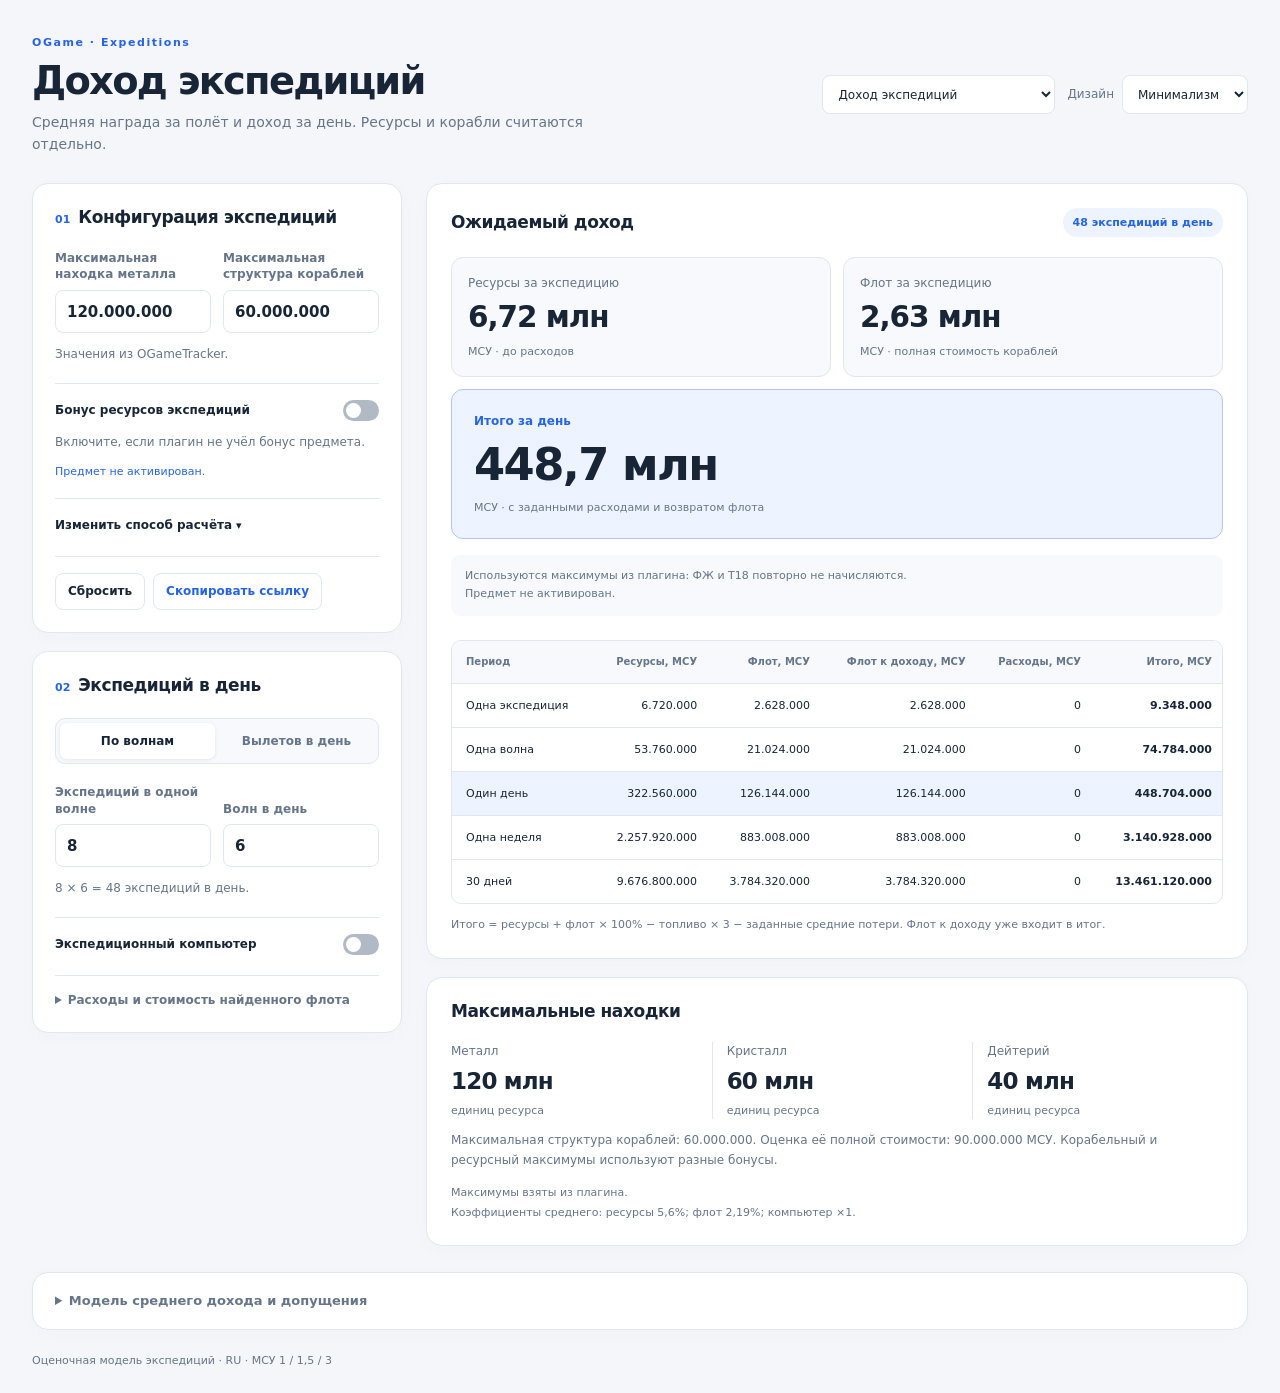
==== index.html @ eb2ae866 "Shorten item guidance and style inactive status in blue" ====
<!doctype html>
<html lang="ru" data-theme="minimal"><head><meta charset="utf-8"><meta name="viewport" content="width=device-width,initial-scale=1"><title>Доход экспедиций — OGame</title><meta name="description" content="Средние награды экспедиций OGame: ресурсы, флот, доход за день, топливо и потери."><link rel="stylesheet" href="styles.css?v=12"><script defer src="expeditions-core.js?v=10"></script><script defer src="expeditions.js?v=12"></script></head>
<body><main class="shell"><header class="hero"><div><p class="eyebrow">OGame · Expeditions</p><h1>Доход экспедиций</h1><p class="lede">Средняя награда за полёт и доход за день. Ресурсы и корабли считаются отдельно.</p></div><nav class="header-actions"><select id="calculatorSelect" class="calculator-picker" aria-label="Калькулятор"><option value="https://zikunow.github.io/ogame-orion-rewards-calculator/">Награды Ориона</option><option value="./" selected>Доход экспедиций</option><option value="https://zikunow.github.io/ogame-orion-rewards-calculator/ias_for-dummies/">Простой калькулятор Ориона</option><option value="https://zikunow.github.io/ogame-orion-upgrade-planner/">Планировщик улучшений</option></select><label class="theme-control">Дизайн <select id="theme"><option value="minimal">Минимализм</option><option value="cosmic">Космос</option></select></label></nav></header>
<div class="calculator-layout"><form id="settings" novalidate><section class="panel account-panel"><h2>Конфигурация экспедиций</h2>

<div class="field-grid" id="automaticFields"></div><div class="field-grid" id="gameFields"></div>
<p id="gameHelp" class="note">Первые два процента — из раздела «Бонус форм жизни игрока». Усиление Исследователя — значение «Общее» в его заголовке: например, 7,14%, а не 1285,68% из строки «Экспедиционный бонус». Предмет укажите отдельно ниже.</p>
<div id="manualFields" class="field-grid" hidden></div>
<p id="pluginHelp" class="note" hidden>Значения из OGameTracker.</p>
<details id="proSettings" class="pro-settings"><summary><span>Настройки для про</span><small>T4 · T5 · T11 · T18</small></summary><div class="pro-body"><p class="note">Введите сумму уровней по всем планетам. Например, T5 уровня 20 на 18 планетах — это 360.</p><div id="proFields" class="field-grid"></div><p class="note">Опыт и усиление зданиями применяются ко всем уровням. При разных усилениях на планетах вводите взвешенные эффективные уровни, оставив эти два поля нулевыми.</p><div id="proSummary" class="pro-summary" aria-live="polite"></div><p class="note">Изменения уровней сразу подставляют бонусы выше. Предмет учитывается отдельно ниже. Количество экспедиций в волне задаётся с учётом доступных слотов T18.</p></div></details>
<div class="booster-panel"><label class="bonus-toggle"><span>Бонус ресурсов экспедиций</span><input id="boosterActive" data-key="boosterActive" type="checkbox" role="switch"><span class="switch-track" aria-hidden="true"></span></label><p id="boosterHelp" class="note"></p><div id="boosterFields" hidden><div id="boosterPercentField" class="field-grid"></div></div><p id="boosterStatus" class="bonus-status" role="status"></p></div>
<details id="methodPicker" class="method-picker"><summary>Изменить способ расчёта</summary><fieldset class="method-options"><legend>Способ расчёта</legend><label class="method-option"><input type="radio" name="source" data-key="source" value="1"><span>Максимумы из OGameTracker</span></label><label class="method-option"><input type="radio" name="source" data-key="source" value="0"><span>Проценты бонусов из игры</span></label><label class="method-option"><input type="radio" name="source" data-key="source" value="2"><span>Про-режим · уровни технологий</span></label></fieldset></details><div class="exp-actions"><button class="secondary" type="button" id="reset">Сбросить</button><button class="secondary" type="button" id="share">Скопировать ссылку</button></div><p id="copyStatus" role="status"></p></section>
<section class="panel flight-panel"><h2>Экспедиций в день</h2><fieldset class="flight-mode"><legend>Как задать количество экспедиций</legend><label><input type="radio" name="flightMode" data-key="flightMode" value="0"><span>По волнам</span></label><label><input type="radio" name="flightMode" data-key="flightMode" value="1"><span>Вылетов в день</span></label></fieldset><div id="waveFields" class="field-grid"></div><div id="dailyFlightFields" class="field-grid" hidden></div><p id="dailyFlightSummary" class="note"></p><div class="computer-panel"><label class="bonus-toggle"><span>Экспедиционный компьютер</span><input id="computerEnabled" type="checkbox" role="switch"><span class="switch-track" aria-hidden="true"></span></label><div id="computerSettings" hidden><div id="activityFields" class="field-grid"></div><p class="note">Рекомендуем ×1,1 по эмпирическим данным игроков. Это оценка; можно ввести свой множитель.</p></div></div><details style="margin-top:20px"><summary>Расходы и стоимость найденного флота</summary><div id="costFields" class="field-grid"></div><p class="note">Стоимость флота — его оценка в МСУ. Для дохода от утилизации задайте процент возврата. Топливо и ожидаемые потери задаются на один отправленный флот. При нулевых расходах результат показывает награды без вычета затрат.</p></details></section>
</form><div class="results-column">
<p id="validation" class="validation" role="alert" hidden>Проверьте поля: нужны конечные неотрицательные значения; количество экспедиций и волны — целые числа от 1. Вероятности в сумме не больше 100%, возврат флота и уровень опыта ФЖ — до 100.</p><section id="results" aria-live="polite"></section></div></div><section class="panel model-panel"><details><summary>Модель среднего дохода и допущения</summary><div class="field-grid"><label><span>Коэффициенты дохода</span><select id="model" data-key="model"><option value="0">5,6% ресурсы · 2,19% флот</option><option value="1">Расчёт из вероятностей</option></select></label></div><div id="probabilityFields" class="field-grid" hidden></div><p class="exp-formula">Eрес = Mрес × 0,056 × Kкомп<br>Eфлот = Mфлот × 0,0219 × Kкомп</p><p>Здесь Mрес — максимальная находка металла с ресурсными бонусами. Mфлот — эквивалентный максимум металла с корабельными бонусами; максимальная структура флота равна Mфлот / 2.</p><p>В режиме технологий: A = 1 + 0,001 × опыт + усиление / 100; Bрес = 0,002 × (ΣT5 + ΣT11) × A; Bфлот = 0,002 × ΣT4 × A; B18 = 0,002 × ΣT18 × A. Максимумы умножаются на (1 + Bрес) × (1 + B18) и (1 + Bфлот) × (1 + B18) соответственно. Применена фактическая формула T18, описанная в замерах сообщества, а не теоретическое усиление только базовых 50% класса.</p><p>В расчёте из вероятностей: f = 0,9 × 0,15 + 0,09 × 0,38 + 0,01 × 0,755 = 0,17675. Eрес/Mрес = Pрес × f × 11/12. Eфлот/Mфлот = Pфлот × f × 0,5 × KМСУ.</p><p class="note">МСУ = металл + 1,5 × кристалл + 3 × дейтерий. Вероятности 34,5% / 16,5%, распределение размеров 90/9/1 и коэффициент флота 1,5 — допущения из обсуждения игроков, а не подтверждённые константы игры. Экспедиционный компьютер: рекомендуемая эмпирическая оценка ×1,1; можно задать свой множитель. По умолчанию выключен (×1). В режиме «для про» T18 применяется к величине находок, а дополнительный шанс успешного события автоматически не начисляется.</p><p class="note">Среднее относится ко всем отправленным экспедициям, включая пустые. Требуются неистощённая позиция и достаточный грузовой отсек. ТМ, предметы и доход от боёв не учитываются.</p><p><a href="https://board.ru.ogame.gameforge.com/index.php?thread/108739/&amp;pageNo=22">Обсуждение · страница 22</a> · <a href="https://board.ru.ogame.gameforge.com/index.php?thread/108739/&amp;pageNo=23">Расчёты GhostR1der · страница 23</a> · <a href="https://board.en.ogame.gameforge.com/index.php?thread/849973-expedition-questions/">Лимиты находок · EN</a> · <a href="https://forum.pl.ogame.gameforge.com/forum/thread/19167-18-slot-bada%C5%84-form-wzmocnienie-odkrywca/">Замеры формулы T18 · PL</a></p></details></section><footer>Оценочная модель экспедиций · RU · МСУ 1 / 1,5 / 3</footer><noscript>Для расчёта включите JavaScript.</noscript></main></body></html>
---- styles.css ----
:root{color-scheme:light;--bg:#f4f6fa;--panel:#fff;--panel-2:#f7f9fc;--line:#e1e7ef;--text:#182536;--muted:#66758a;--accent:#2563eb;--accent-2:#147a62;--field:#fff;--tint:#edf4ff;--shadow:0 4px 20px #21334d05}
html[data-theme="cosmic"]{color-scheme:dark;--bg:#080f1c;--panel:#101c2d;--panel-2:#142338;--line:#25374e;--text:#e8f0fc;--muted:#9badc6;--accent:#79b7ff;--accent-2:#78dfbc;--field:#0c1727;--tint:#162b47;--shadow:0 8px 32px #0002}
*{box-sizing:border-box}[hidden]{display:none!important}body{margin:0;background:var(--bg);color:var(--text);font:14px/1.55 Inter,ui-sans-serif,system-ui,-apple-system,BlinkMacSystemFont,"Segoe UI",sans-serif}html[data-theme="cosmic"] body{background:radial-gradient(ellipse at 80% 0%,#17325a50,transparent 65%),var(--bg)}button,input,select{font:inherit}a{color:var(--accent);text-underline-offset:3px}button,summary,select{cursor:pointer}button,input,select,summary{outline-offset:4px}input:focus-visible,select:focus-visible,button:focus-visible,summary:focus-visible{outline:2px solid var(--accent)}.shell{width:min(1320px,calc(100% - 64px));margin:auto;padding:34px 0 24px}.hero{display:flex;align-items:center;justify-content:space-between;gap:32px;margin-bottom:28px}.eyebrow{color:var(--accent);font-size:11px;font-weight:750;letter-spacing:.14em;margin:0 0 8px}h1{font-size:clamp(28px,3vw,40px);letter-spacing:-.045em;line-height:1.12;margin:0 0 10px}h2{font-size:17px;letter-spacing:-.025em;line-height:1.4;margin:0}h3{font-size:15px;margin:20px 0 12px}p{margin:12px 0 0}.lede{color:var(--muted);font-size:14px;max-width:610px;margin:0}.header-actions{display:flex;align-items:center;gap:12px;flex-wrap:wrap;justify-content:flex-end}.header-actions select{height:39px;width:auto;font-size:12px}.theme-control{display:flex;gap:8px;align-items:center;color:var(--muted);font-size:12px}.calculator-layout{display:grid;grid-template-columns:370px minmax(0,1fr);gap:24px;align-items:start}form,.results-column,#results{min-width:0}.panel{border:1px solid var(--line);border-radius:16px;background:var(--panel);box-shadow:var(--shadow);padding:22px}.account-panel,.flight-panel{margin:0 0 18px}.exp-intro,.note{font-size:12px;color:var(--muted);line-height:1.65}.exp-intro{margin:9px 0 18px}.field-grid{display:grid;grid-template-columns:repeat(2,minmax(0,1fr));gap:16px 12px;margin-top:18px;align-items:end}.field-grid label{min-width:0}.field-grid label>span{display:flex;align-items:end;min-height:35px;line-height:1.4;font-size:12px;font-weight:550;color:var(--muted);margin-bottom:7px}input,select{width:100%;height:43px;padding:0 11px;border:1px solid var(--line);border-radius:8px;background:var(--field);color:var(--text);transition:border-color .15s,box-shadow .15s}input:hover,select:hover{border-color:var(--accent)}input[type=number]{font-variant-numeric:tabular-nums;font-weight:600;font-size:15px}input[aria-invalid=true]{border-color:#d74848}.checkbox{display:flex;gap:9px;align-items:center;font-size:12px;line-height:1.5;padding:11px 12px;background:var(--panel-2);border:1px solid var(--line);border-radius:9px;cursor:pointer}.checkbox input{appearance:auto;width:16px;height:16px;flex:0 0 16px;margin:0;accent-color:var(--accent)}.exp-actions{display:flex;gap:8px;flex-wrap:wrap;margin-top:18px;padding-top:16px;border-top:1px solid var(--line)}.secondary{padding:0 12px;height:37px;border:1px solid var(--line);border-radius:8px;background:var(--panel);color:var(--text);font-size:12px;font-weight:550}.secondary:hover{background:var(--tint);border-color:var(--accent)}#share{color:var(--accent)}#copyStatus:empty{display:none}#copyStatus{font-size:12px;color:var(--accent-2)}details summary{color:var(--muted);font-size:12px;font-weight:600}details[open]>summary{color:var(--text)}.flight-panel details{border-top:1px solid var(--line);padding-top:15px}.section-top{display:flex;align-items:center;justify-content:space-between;gap:12px;margin-bottom:20px}.section-top>span{font-size:11px;font-weight:600;color:var(--accent);border-radius:20px;background:var(--tint);padding:6px 10px;white-space:nowrap}.daily-panel{padding:24px;margin-bottom:18px}.daily-panel .metrics{display:grid;grid-template-columns:1fr 1fr;gap:12px}.metric{min-width:0;border:1px solid var(--line);background:var(--panel-2);border-radius:12px;padding:16px}.metric span{display:block;color:var(--muted);font-size:12px;line-height:1.5;margin-bottom:8px}.metric b{display:block;font-size:clamp(22px,2.3vw,30px);line-height:1.2;letter-spacing:-.035em;font-variant-numeric:tabular-nums;overflow-wrap:anywhere}.metric small{display:block;color:var(--muted);font-size:11px;margin-top:7px}.daily-panel .metric:last-child{grid-column:1/-1;background:var(--tint);border-color:color-mix(in srgb,var(--accent) 25%,var(--line));padding:22px}.daily-panel .metric:last-child span{color:var(--accent);font-weight:650}.daily-panel .metric:last-child b{font-size:clamp(32px,3.5vw,46px);color:var(--text)}.table-wrap{overflow:auto;margin-top:24px;border:1px solid var(--line);border-radius:10px}table{width:100%;border-collapse:collapse;white-space:nowrap;font-size:11px;font-variant-numeric:tabular-nums}th,td{padding:13px 10px;text-align:right;border-bottom:1px solid var(--line)}th{font-size:10px;font-weight:600;color:var(--muted);background:var(--panel-2)}th:first-child,td:first-child{text-align:left;padding-left:14px}tbody tr:last-child td{border-bottom:0}tbody tr.daily-row{background:var(--tint)}tbody tr:hover{background:var(--panel-2)}td strong{font-weight:750}.table-wrap+.note{font-size:11px;margin-top:12px}#results>.account-panel{padding:22px 24px}#results>.account-panel .metrics{display:grid;grid-template-columns:repeat(3,minmax(0,1fr));gap:10px;margin-top:18px}#results>.account-panel .metric{padding:0 12px 0 0;border:0;background:none;border-radius:0}#results>.account-panel .metric+.metric{border-left:1px solid var(--line);padding-left:14px}#results>.account-panel .metric b{font-size:23px}.exp-formula{font-size:11px;color:var(--muted);line-height:1.8;overflow-wrap:anywhere}.model-panel{margin-top:8px;padding:18px 22px}.model-panel>details>summary{font-size:13px}.model-panel details>p{max-width:1000px;font-size:12px;color:var(--muted)}.model-panel .field-grid{max-width:600px}.validation{border:1px solid #e9b2b2;background:#fff1f1;color:#a42828;border-radius:12px;padding:16px;margin:0 0 16px;font-size:13px}footer{font-size:11px;color:var(--muted);padding-top:22px}.flight-panel h2::before,.account-panel>h2::before{display:inline-block;color:var(--accent);font-size:11px;letter-spacing:0;margin-right:8px}.account-panel>h2::before{content:'01';}form .flight-panel>h2::before{content:'02';}#results>.account-panel>h2::before{content:none}
@media(min-width:1500px){.calculator-layout{grid-template-columns:390px minmax(0,1fr)}}
@media(max-width:1100px){.shell{width:calc(100% - 40px)}.calculator-layout{grid-template-columns:330px minmax(0,1fr);gap:18px}.panel{padding:18px}.daily-panel{padding:20px}.hero{align-items:flex-start}.hero .lede{max-width:450px}.header-actions{max-width:270px}.table-wrap{margin-left:-1px;margin-right:-1px}table{min-width:590px}.metric{padding:13px}.metric b{font-size:24px}.section-top{flex-wrap:wrap}}
@media(max-width:860px){.calculator-layout{grid-template-columns:1fr}.hero{flex-wrap:wrap;gap:18px}.header-actions{max-width:none;justify-content:flex-start}.shell{width:calc(100% - 32px);padding-top:24px}form{display:grid;grid-template-columns:1fr 1fr;gap:16px}form .panel{margin-bottom:0}.field-grid{gap:14px 10px}.results-column{margin-top:2px}.model-panel{margin-top:0}}
@media(max-width:600px){form{display:block}form .panel{margin-bottom:14px}.shell{width:calc(100% - 24px);padding-top:22px}.hero{margin-bottom:22px}.hero h1{font-size:30px}.header-actions{width:100%;justify-content:space-between;gap:8px}.header-actions .calculator-picker{max-width:210px;flex:1;min-width:0}.theme-control{font-size:0;gap:0}.header-actions .theme-control select{font-size:12px;width:115px}.panel,.daily-panel,#results>.account-panel{padding:18px;border-radius:12px}.calculator-layout{gap:2px}.daily-panel .metric:last-child{padding:18px}.daily-panel .metric:last-child b{font-size:36px}.daily-panel .metrics{gap:10px}.metric small{font-size:10px}.metric b{font-size:24px}#results>.account-panel .metric b{font-size:20px}.table-wrap{margin-top:20px}.note{font-size:11px}.section-top{margin-bottom:16px}.model-panel{margin-top:2px}#results>.account-panel .metric{padding-right:5px}#results>.account-panel .metric+.metric{padding-left:10px}.metric span{font-size:11px}.exp-formula{font-size:10px}}
@media(prefers-reduced-motion:reduce){*{transition:none!important;scroll-behavior:auto!important}}
.pro-settings{margin-top:18px;border:1px solid var(--line);border-radius:10px;background:var(--panel-2)}.pro-settings>summary{display:list-item;padding:13px 14px;list-style-position:inside;color:var(--text);font-size:12px}.pro-settings>summary small{font-size:10px;color:var(--muted);display:block;padding-left:15px;margin-top:3px;letter-spacing:.03em}.pro-body{padding:0 14px 14px;border-top:1px solid var(--line)}.pro-body>.checkbox{margin-top:12px;background:var(--panel)}.pro-body .field-grid{gap:12px 10px}.pro-body .field-grid label>span{font-size:11px;min-height:30px}.pro-body input{font-size:14px}.pro-summary{border:1px solid var(--line);border-radius:8px;padding:12px;background:var(--panel);margin-top:14px}.pro-summary>div{display:flex;justify-content:space-between;align-items:baseline;gap:8px;font-size:11px;margin:5px 0}.pro-summary span{color:var(--muted)}.pro-summary b{text-align:right;font-variant-numeric:tabular-nums}.pro-summary .pro-total{padding-top:9px;margin-top:9px;border-top:1px solid var(--line)}.pro-summary p{font-size:10px;color:var(--accent);margin-top:9px}.auto-field input{background:var(--tint);border-color:var(--line);color:var(--accent)}.auto-field>span:after{content:'авто';display:inline-block;margin-left:5px;padding:1px 4px;border-radius:4px;background:var(--tint);color:var(--accent);font-size:9px}
.source-picker{display:block;margin-top:14px}.source-picker>span{display:block;color:var(--muted);font-size:12px;font-weight:550;margin-bottom:7px}.source-picker select{font-size:12px}.booster-panel{padding-top:16px;margin-top:18px;border-top:1px solid var(--line)}.booster-panel .checkbox{align-items:flex-start}.booster-panel .checkbox input{margin-top:2px}.booster-panel .field-grid{grid-template-columns:1fr;margin-top:12px}.booster-panel .field-grid label>span{min-height:0}.bonus-status{color:var(--text);font-weight:600;font-size:11px;line-height:1.6;margin-top:10px}.applied-bonuses{font-size:11px;line-height:1.7;color:var(--muted);margin:16px 0 0;padding:12px 14px;background:var(--panel-2);border-radius:9px}#gameFields>label:last-child{grid-column:1/-1}#gameFields>label:last-child>span{min-height:0}
.alternate-source{margin-top:18px;padding-top:16px;border-top:1px solid var(--line)}
input[data-number]{font-variant-numeric:tabular-nums;font-weight:600;font-size:15px}
.method-picker{margin-top:18px;padding-top:14px;border-top:1px solid var(--line)}.method-picker>summary{color:var(--text);font-size:12px;font-weight:600;width:fit-content;list-style:none;cursor:pointer;padding:3px 0}.method-picker>summary::-webkit-details-marker{display:none}.method-picker>summary::after{content:' ▾';font-size:11px}.method-picker[open]>summary::after{content:' ▴'}.method-picker>summary:hover{text-decoration:underline;text-underline-offset:3px}.method-options{border:0;padding:0;margin:12px 0 0;display:grid;gap:8px}.method-options legend{position:absolute;width:1px;height:1px;overflow:hidden;clip-path:inset(50%)}.method-option{display:flex;align-items:center;gap:9px;padding:11px;border:1px solid var(--line);border-radius:8px;font-size:12px;cursor:pointer;background:var(--panel-2)}.method-option input{width:15px;height:15px;flex:0 0 15px;margin:0;accent-color:var(--accent)}.method-option:has(input:checked){border-color:var(--accent);background:var(--tint);color:var(--accent)}

.flight-mode{display:flex;gap:4px;margin:20px 0 16px;padding:4px;border:1px solid var(--line);border-radius:10px;background:var(--panel-2);min-width:0}.flight-mode legend{position:absolute;width:1px;height:1px;overflow:hidden;clip-path:inset(50%)}.flight-mode label{flex:1;position:relative;cursor:pointer;min-width:0}.flight-mode input{position:absolute;opacity:0;width:1px;height:1px}.flight-mode span{display:block;text-align:center;padding:9px 5px;border-radius:7px;font-size:12px;font-weight:600;color:var(--muted)}.flight-mode input:checked+span{background:var(--field);color:var(--text);box-shadow:0 1px 4px #18253615}.flight-mode input:focus-visible+span{outline:2px solid var(--accent);outline-offset:1px}#dailyFlightFields{grid-template-columns:1fr}#dailyFlightFields label>span{min-height:0}#dailyFlightSummary{margin-bottom:16px}

.computer-panel{margin-top:18px;padding-top:16px;border-top:1px solid var(--line)}.bonus-toggle{display:flex;align-items:center;justify-content:space-between;gap:12px;font-size:12px;font-weight:600;cursor:pointer;position:relative}.bonus-toggle input{position:absolute;opacity:0;width:1px;height:1px}.switch-track{width:36px;height:21px;border-radius:20px;background:var(--muted);opacity:.5;flex:0 0 36px;position:relative;transition:background .15s}.switch-track::after{content:'';position:absolute;top:3px;left:3px;width:15px;height:15px;border-radius:50%;background:#fff;transition:transform .15s}.bonus-toggle input:checked+.switch-track{background:var(--accent);opacity:1}.bonus-toggle input:checked+.switch-track::after{transform:translateX(15px)}.bonus-toggle input:focus-visible+.switch-track{outline:2px solid var(--accent);outline-offset:3px}#computerSettings .field-grid{grid-template-columns:1fr;margin-top:14px}#computerSettings label>span{min-height:0}

.bonus-status.inactive{color:var(--accent);font-weight:400}
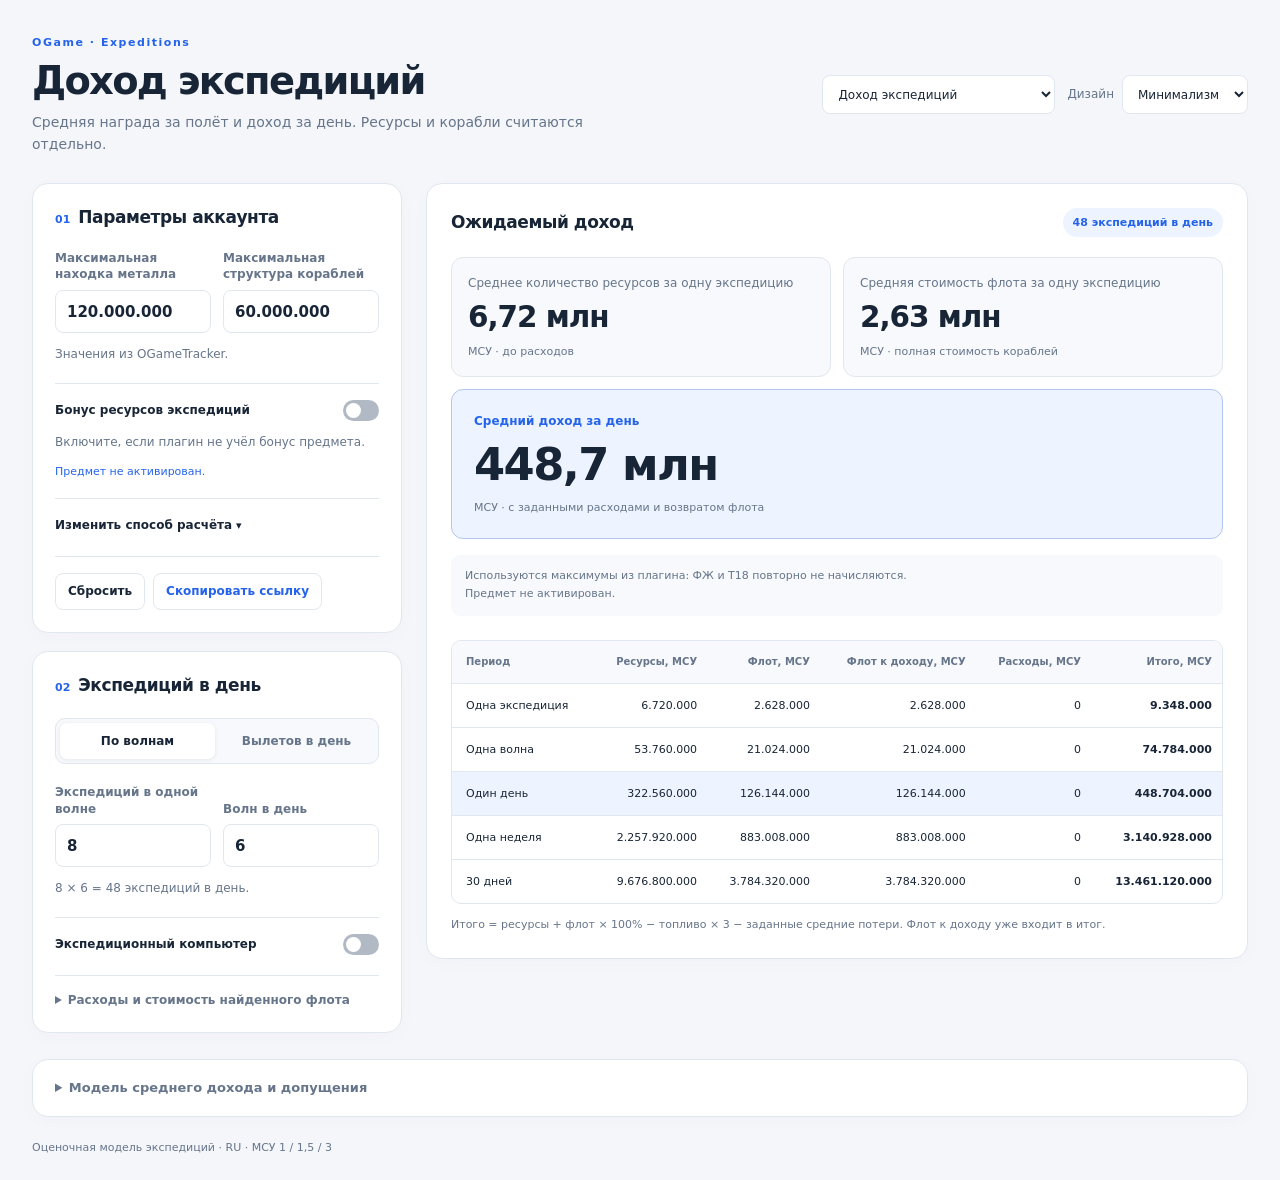
==== commit 2d28eeb6: "Clarify average rewards labels and remove maximum finds panel" ====
--- a/index.html
+++ b/index.html
@@ -1,7 +1,7 @@
 <!doctype html>
-<html lang="ru" data-theme="minimal"><head><meta charset="utf-8"><meta name="viewport" content="width=device-width,initial-scale=1"><title>Доход экспедиций — OGame</title><meta name="description" content="Средние награды экспедиций OGame: ресурсы, флот, доход за день, топливо и потери."><link rel="stylesheet" href="styles.css?v=12"><script defer src="expeditions-core.js?v=10"></script><script defer src="expeditions.js?v=12"></script></head>
+<html lang="ru" data-theme="minimal"><head><meta charset="utf-8"><meta name="viewport" content="width=device-width,initial-scale=1"><title>Доход экспедиций — OGame</title><meta name="description" content="Средние награды экспедиций OGame: ресурсы, флот, доход за день, топливо и потери."><link rel="stylesheet" href="styles.css?v=12"><script defer src="expeditions-core.js?v=10"></script><script defer src="expeditions.js?v=13"></script></head>
 <body><main class="shell"><header class="hero"><div><p class="eyebrow">OGame · Expeditions</p><h1>Доход экспедиций</h1><p class="lede">Средняя награда за полёт и доход за день. Ресурсы и корабли считаются отдельно.</p></div><nav class="header-actions"><select id="calculatorSelect" class="calculator-picker" aria-label="Калькулятор"><option value="https://zikunow.github.io/ogame-orion-rewards-calculator/">Награды Ориона</option><option value="./" selected>Доход экспедиций</option><option value="https://zikunow.github.io/ogame-orion-rewards-calculator/ias_for-dummies/">Простой калькулятор Ориона</option><option value="https://zikunow.github.io/ogame-orion-upgrade-planner/">Планировщик улучшений</option></select><label class="theme-control">Дизайн <select id="theme"><option value="minimal">Минимализм</option><option value="cosmic">Космос</option></select></label></nav></header>
-<div class="calculator-layout"><form id="settings" novalidate><section class="panel account-panel"><h2>Конфигурация экспедиций</h2>
+<div class="calculator-layout"><form id="settings" novalidate><section class="panel account-panel"><h2>Параметры аккаунта</h2>
 
 <div class="field-grid" id="automaticFields"></div><div class="field-grid" id="gameFields"></div>
 <p id="gameHelp" class="note">Первые два процента — из раздела «Бонус форм жизни игрока». Усиление Исследователя — значение «Общее» в его заголовке: например, 7,14%, а не 1285,68% из строки «Экспедиционный бонус». Предмет укажите отдельно ниже.</p>
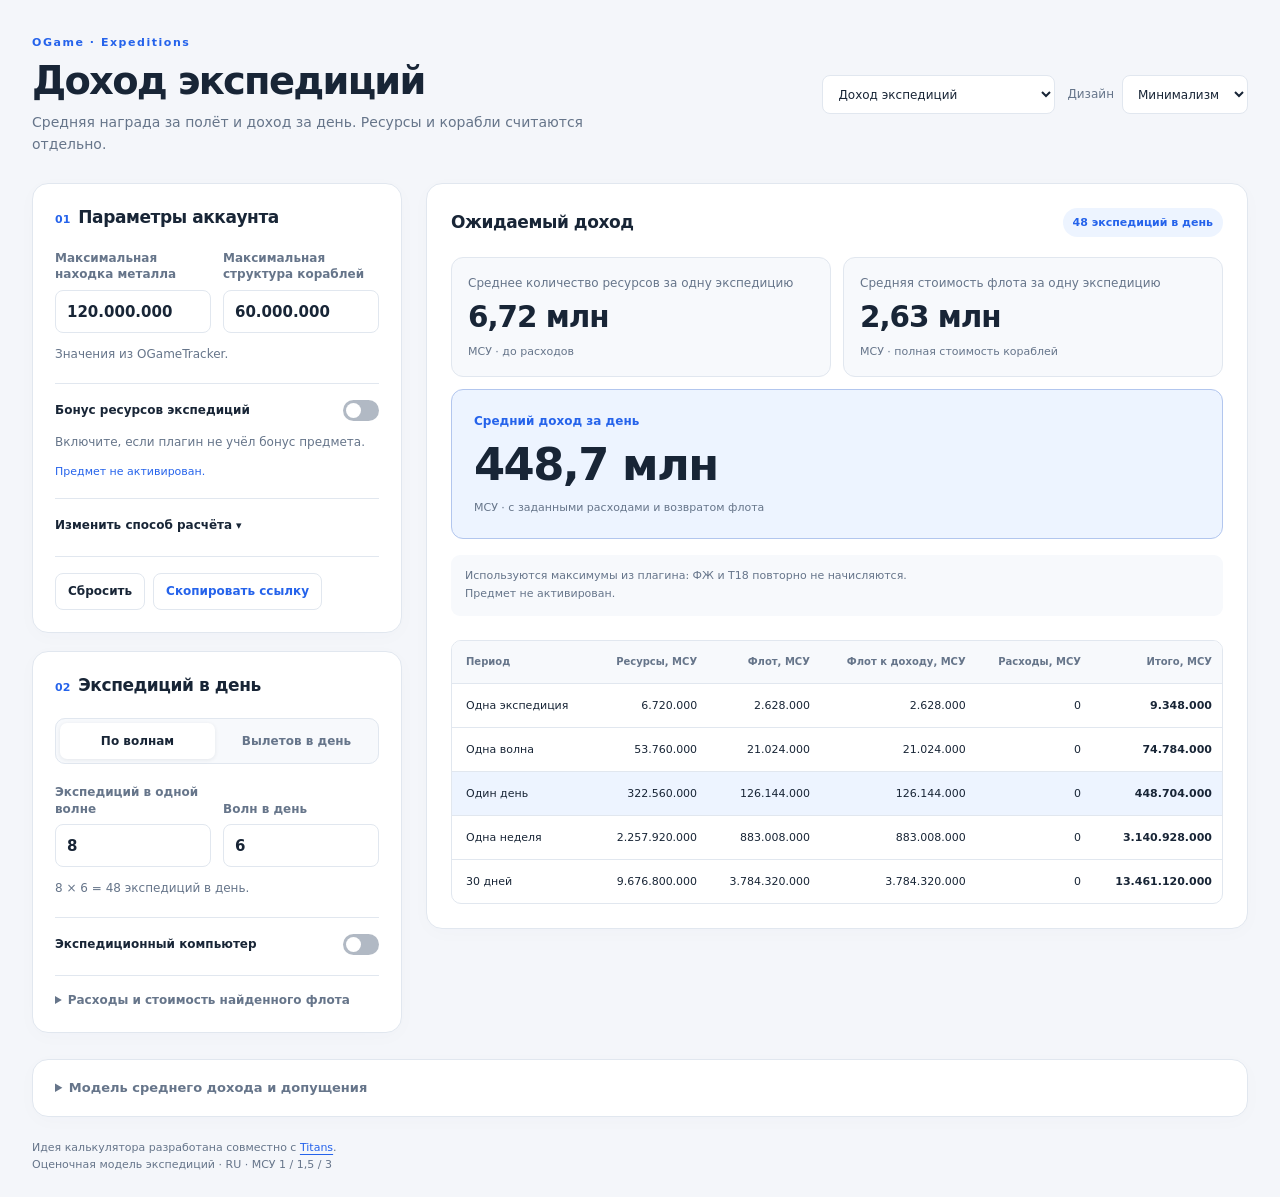
==== commit a6e7a47d: "Credit Titans for the calculator idea and remove table explanation" ====
--- a/index.html
+++ b/index.html
@@ -1,5 +1,5 @@
 <!doctype html>
-<html lang="ru" data-theme="minimal"><head><meta charset="utf-8"><meta name="viewport" content="width=device-width,initial-scale=1"><title>Доход экспедиций — OGame</title><meta name="description" content="Средние награды экспедиций OGame: ресурсы, флот, доход за день, топливо и потери."><link rel="stylesheet" href="styles.css?v=12"><script defer src="expeditions-core.js?v=10"></script><script defer src="expeditions.js?v=13"></script></head>
+<html lang="ru" data-theme="minimal"><head><meta charset="utf-8"><meta name="viewport" content="width=device-width,initial-scale=1"><title>Доход экспедиций — OGame</title><meta name="description" content="Средние награды экспедиций OGame: ресурсы, флот, доход за день, топливо и потери."><link rel="stylesheet" href="styles.css?v=12"><script defer src="expeditions-core.js?v=10"></script><script defer src="expeditions.js?v=14"></script></head>
 <body><main class="shell"><header class="hero"><div><p class="eyebrow">OGame · Expeditions</p><h1>Доход экспедиций</h1><p class="lede">Средняя награда за полёт и доход за день. Ресурсы и корабли считаются отдельно.</p></div><nav class="header-actions"><select id="calculatorSelect" class="calculator-picker" aria-label="Калькулятор"><option value="https://zikunow.github.io/ogame-orion-rewards-calculator/">Награды Ориона</option><option value="./" selected>Доход экспедиций</option><option value="https://zikunow.github.io/ogame-orion-rewards-calculator/ias_for-dummies/">Простой калькулятор Ориона</option><option value="https://zikunow.github.io/ogame-orion-upgrade-planner/">Планировщик улучшений</option></select><label class="theme-control">Дизайн <select id="theme"><option value="minimal">Минимализм</option><option value="cosmic">Космос</option></select></label></nav></header>
 <div class="calculator-layout"><form id="settings" novalidate><section class="panel account-panel"><h2>Параметры аккаунта</h2>
 
@@ -12,4 +12,4 @@
 <details id="methodPicker" class="method-picker"><summary>Изменить способ расчёта</summary><fieldset class="method-options"><legend>Способ расчёта</legend><label class="method-option"><input type="radio" name="source" data-key="source" value="1"><span>Максимумы из OGameTracker</span></label><label class="method-option"><input type="radio" name="source" data-key="source" value="0"><span>Проценты бонусов из игры</span></label><label class="method-option"><input type="radio" name="source" data-key="source" value="2"><span>Про-режим · уровни технологий</span></label></fieldset></details><div class="exp-actions"><button class="secondary" type="button" id="reset">Сбросить</button><button class="secondary" type="button" id="share">Скопировать ссылку</button></div><p id="copyStatus" role="status"></p></section>
 <section class="panel flight-panel"><h2>Экспедиций в день</h2><fieldset class="flight-mode"><legend>Как задать количество экспедиций</legend><label><input type="radio" name="flightMode" data-key="flightMode" value="0"><span>По волнам</span></label><label><input type="radio" name="flightMode" data-key="flightMode" value="1"><span>Вылетов в день</span></label></fieldset><div id="waveFields" class="field-grid"></div><div id="dailyFlightFields" class="field-grid" hidden></div><p id="dailyFlightSummary" class="note"></p><div class="computer-panel"><label class="bonus-toggle"><span>Экспедиционный компьютер</span><input id="computerEnabled" type="checkbox" role="switch"><span class="switch-track" aria-hidden="true"></span></label><div id="computerSettings" hidden><div id="activityFields" class="field-grid"></div><p class="note">Рекомендуем ×1,1 по эмпирическим данным игроков. Это оценка; можно ввести свой множитель.</p></div></div><details style="margin-top:20px"><summary>Расходы и стоимость найденного флота</summary><div id="costFields" class="field-grid"></div><p class="note">Стоимость флота — его оценка в МСУ. Для дохода от утилизации задайте процент возврата. Топливо и ожидаемые потери задаются на один отправленный флот. При нулевых расходах результат показывает награды без вычета затрат.</p></details></section>
 </form><div class="results-column">
-<p id="validation" class="validation" role="alert" hidden>Проверьте поля: нужны конечные неотрицательные значения; количество экспедиций и волны — целые числа от 1. Вероятности в сумме не больше 100%, возврат флота и уровень опыта ФЖ — до 100.</p><section id="results" aria-live="polite"></section></div></div><section class="panel model-panel"><details><summary>Модель среднего дохода и допущения</summary><div class="field-grid"><label><span>Коэффициенты дохода</span><select id="model" data-key="model"><option value="0">5,6% ресурсы · 2,19% флот</option><option value="1">Расчёт из вероятностей</option></select></label></div><div id="probabilityFields" class="field-grid" hidden></div><p class="exp-formula">Eрес = Mрес × 0,056 × Kкомп<br>Eфлот = Mфлот × 0,0219 × Kкомп</p><p>Здесь Mрес — максимальная находка металла с ресурсными бонусами. Mфлот — эквивалентный максимум металла с корабельными бонусами; максимальная структура флота равна Mфлот / 2.</p><p>В режиме технологий: A = 1 + 0,001 × опыт + усиление / 100; Bрес = 0,002 × (ΣT5 + ΣT11) × A; Bфлот = 0,002 × ΣT4 × A; B18 = 0,002 × ΣT18 × A. Максимумы умножаются на (1 + Bрес) × (1 + B18) и (1 + Bфлот) × (1 + B18) соответственно. Применена фактическая формула T18, описанная в замерах сообщества, а не теоретическое усиление только базовых 50% класса.</p><p>В расчёте из вероятностей: f = 0,9 × 0,15 + 0,09 × 0,38 + 0,01 × 0,755 = 0,17675. Eрес/Mрес = Pрес × f × 11/12. Eфлот/Mфлот = Pфлот × f × 0,5 × KМСУ.</p><p class="note">МСУ = металл + 1,5 × кристалл + 3 × дейтерий. Вероятности 34,5% / 16,5%, распределение размеров 90/9/1 и коэффициент флота 1,5 — допущения из обсуждения игроков, а не подтверждённые константы игры. Экспедиционный компьютер: рекомендуемая эмпирическая оценка ×1,1; можно задать свой множитель. По умолчанию выключен (×1). В режиме «для про» T18 применяется к величине находок, а дополнительный шанс успешного события автоматически не начисляется.</p><p class="note">Среднее относится ко всем отправленным экспедициям, включая пустые. Требуются неистощённая позиция и достаточный грузовой отсек. ТМ, предметы и доход от боёв не учитываются.</p><p><a href="https://board.ru.ogame.gameforge.com/index.php?thread/108739/&amp;pageNo=22">Обсуждение · страница 22</a> · <a href="https://board.ru.ogame.gameforge.com/index.php?thread/108739/&amp;pageNo=23">Расчёты GhostR1der · страница 23</a> · <a href="https://board.en.ogame.gameforge.com/index.php?thread/849973-expedition-questions/">Лимиты находок · EN</a> · <a href="https://forum.pl.ogame.gameforge.com/forum/thread/19167-18-slot-bada%C5%84-form-wzmocnienie-odkrywca/">Замеры формулы T18 · PL</a></p></details></section><footer>Оценочная модель экспедиций · RU · МСУ 1 / 1,5 / 3</footer><noscript>Для расчёта включите JavaScript.</noscript></main></body></html>
+<p id="validation" class="validation" role="alert" hidden>Проверьте поля: нужны конечные неотрицательные значения; количество экспедиций и волны — целые числа от 1. Вероятности в сумме не больше 100%, возврат флота и уровень опыта ФЖ — до 100.</p><section id="results" aria-live="polite"></section></div></div><section class="panel model-panel"><details><summary>Модель среднего дохода и допущения</summary><div class="field-grid"><label><span>Коэффициенты дохода</span><select id="model" data-key="model"><option value="0">5,6% ресурсы · 2,19% флот</option><option value="1">Расчёт из вероятностей</option></select></label></div><div id="probabilityFields" class="field-grid" hidden></div><p class="exp-formula">Eрес = Mрес × 0,056 × Kкомп<br>Eфлот = Mфлот × 0,0219 × Kкомп</p><p>Здесь Mрес — максимальная находка металла с ресурсными бонусами. Mфлот — эквивалентный максимум металла с корабельными бонусами; максимальная структура флота равна Mфлот / 2.</p><p>В режиме технологий: A = 1 + 0,001 × опыт + усиление / 100; Bрес = 0,002 × (ΣT5 + ΣT11) × A; Bфлот = 0,002 × ΣT4 × A; B18 = 0,002 × ΣT18 × A. Максимумы умножаются на (1 + Bрес) × (1 + B18) и (1 + Bфлот) × (1 + B18) соответственно. Применена фактическая формула T18, описанная в замерах сообщества, а не теоретическое усиление только базовых 50% класса.</p><p>В расчёте из вероятностей: f = 0,9 × 0,15 + 0,09 × 0,38 + 0,01 × 0,755 = 0,17675. Eрес/Mрес = Pрес × f × 11/12. Eфлот/Mфлот = Pфлот × f × 0,5 × KМСУ.</p><p class="note">МСУ = металл + 1,5 × кристалл + 3 × дейтерий. Вероятности 34,5% / 16,5%, распределение размеров 90/9/1 и коэффициент флота 1,5 — допущения из обсуждения игроков, а не подтверждённые константы игры. Экспедиционный компьютер: рекомендуемая эмпирическая оценка ×1,1; можно задать свой множитель. По умолчанию выключен (×1). В режиме «для про» T18 применяется к величине находок, а дополнительный шанс успешного события автоматически не начисляется.</p><p class="note">Среднее относится ко всем отправленным экспедициям, включая пустые. Требуются неистощённая позиция и достаточный грузовой отсек. ТМ, предметы и доход от боёв не учитываются.</p><p><a href="https://board.ru.ogame.gameforge.com/index.php?thread/108739/&amp;pageNo=22">Обсуждение · страница 22</a> · <a href="https://board.ru.ogame.gameforge.com/index.php?thread/108739/&amp;pageNo=23">Расчёты GhostR1der · страница 23</a> · <a href="https://board.en.ogame.gameforge.com/index.php?thread/849973-expedition-questions/">Лимиты находок · EN</a> · <a href="https://forum.pl.ogame.gameforge.com/forum/thread/19167-18-slot-bada%C5%84-form-wzmocnienie-odkrywca/">Замеры формулы T18 · PL</a></p></details></section><footer>Идея калькулятора разработана совместно с <a href="https://board.ru.ogame.gameforge.com/wcf/index.php?user%2F117180-titans40k%2F=" target="_blank" rel="noopener noreferrer">Titans</a>.<br>Оценочная модель экспедиций · RU · МСУ 1 / 1,5 / 3</footer><noscript>Для расчёта включите JavaScript.</noscript></main></body></html>
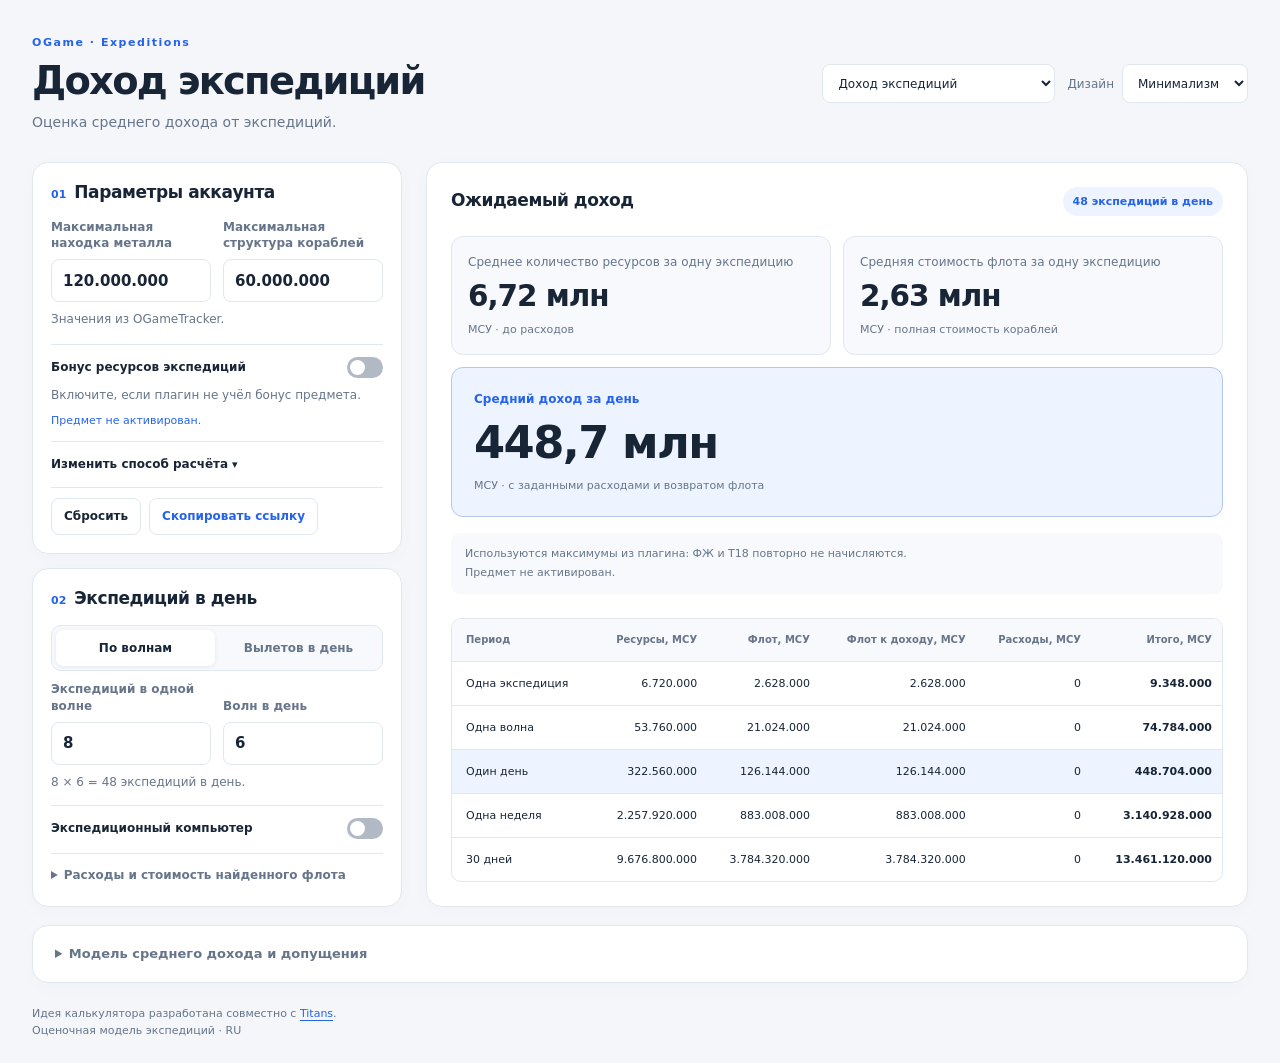
==== commit e24bd839: "Compact settings spacing and align desktop calculator columns" ====
--- a/index.html
+++ b/index.html
@@ -1,6 +1,6 @@
 <!doctype html>
-<html lang="ru" data-theme="minimal"><head><meta charset="utf-8"><meta name="viewport" content="width=device-width,initial-scale=1"><title>Доход экспедиций — OGame</title><meta name="description" content="Средние награды экспедиций OGame: ресурсы, флот, доход за день, топливо и потери."><link rel="stylesheet" href="styles.css?v=12"><script defer src="expeditions-core.js?v=10"></script><script defer src="expeditions.js?v=14"></script></head>
-<body><main class="shell"><header class="hero"><div><p class="eyebrow">OGame · Expeditions</p><h1>Доход экспедиций</h1><p class="lede">Средняя награда за полёт и доход за день. Ресурсы и корабли считаются отдельно.</p></div><nav class="header-actions"><select id="calculatorSelect" class="calculator-picker" aria-label="Калькулятор"><option value="https://zikunow.github.io/ogame-orion-rewards-calculator/">Награды Ориона</option><option value="./" selected>Доход экспедиций</option><option value="https://zikunow.github.io/ogame-orion-rewards-calculator/ias_for-dummies/">Простой калькулятор Ориона</option><option value="https://zikunow.github.io/ogame-orion-upgrade-planner/">Планировщик улучшений</option></select><label class="theme-control">Дизайн <select id="theme"><option value="minimal">Минимализм</option><option value="cosmic">Космос</option></select></label></nav></header>
+<html lang="ru" data-theme="minimal"><head><meta charset="utf-8"><meta name="viewport" content="width=device-width,initial-scale=1"><title>Доход экспедиций — OGame</title><meta name="description" content="Средние награды экспедиций OGame: ресурсы, флот, доход за день, топливо и потери."><link rel="stylesheet" href="styles.css?v=15"><script defer src="expeditions-core.js?v=10"></script><script defer src="expeditions.js?v=14"></script></head>
+<body><main class="shell"><header class="hero"><div><p class="eyebrow">OGame · Expeditions</p><h1>Доход экспедиций</h1><p class="lede">Оценка среднего дохода от экспедиций.</p></div><nav class="header-actions"><select id="calculatorSelect" class="calculator-picker" aria-label="Калькулятор"><option value="https://zikunow.github.io/ogame-orion-rewards-calculator/">Награды Ориона</option><option value="./" selected>Доход экспедиций</option><option value="https://zikunow.github.io/ogame-orion-rewards-calculator/ias_for-dummies/">Простой калькулятор Ориона</option><option value="https://zikunow.github.io/ogame-orion-upgrade-planner/">Планировщик улучшений</option></select><label class="theme-control">Дизайн <select id="theme"><option value="minimal">Минимализм</option><option value="cosmic">Космос</option></select></label></nav></header>
 <div class="calculator-layout"><form id="settings" novalidate><section class="panel account-panel"><h2>Параметры аккаунта</h2>
 
 <div class="field-grid" id="automaticFields"></div><div class="field-grid" id="gameFields"></div>
@@ -12,4 +12,4 @@
 <details id="methodPicker" class="method-picker"><summary>Изменить способ расчёта</summary><fieldset class="method-options"><legend>Способ расчёта</legend><label class="method-option"><input type="radio" name="source" data-key="source" value="1"><span>Максимумы из OGameTracker</span></label><label class="method-option"><input type="radio" name="source" data-key="source" value="0"><span>Проценты бонусов из игры</span></label><label class="method-option"><input type="radio" name="source" data-key="source" value="2"><span>Про-режим · уровни технологий</span></label></fieldset></details><div class="exp-actions"><button class="secondary" type="button" id="reset">Сбросить</button><button class="secondary" type="button" id="share">Скопировать ссылку</button></div><p id="copyStatus" role="status"></p></section>
 <section class="panel flight-panel"><h2>Экспедиций в день</h2><fieldset class="flight-mode"><legend>Как задать количество экспедиций</legend><label><input type="radio" name="flightMode" data-key="flightMode" value="0"><span>По волнам</span></label><label><input type="radio" name="flightMode" data-key="flightMode" value="1"><span>Вылетов в день</span></label></fieldset><div id="waveFields" class="field-grid"></div><div id="dailyFlightFields" class="field-grid" hidden></div><p id="dailyFlightSummary" class="note"></p><div class="computer-panel"><label class="bonus-toggle"><span>Экспедиционный компьютер</span><input id="computerEnabled" type="checkbox" role="switch"><span class="switch-track" aria-hidden="true"></span></label><div id="computerSettings" hidden><div id="activityFields" class="field-grid"></div><p class="note">Рекомендуем ×1,1 по эмпирическим данным игроков. Это оценка; можно ввести свой множитель.</p></div></div><details style="margin-top:20px"><summary>Расходы и стоимость найденного флота</summary><div id="costFields" class="field-grid"></div><p class="note">Стоимость флота — его оценка в МСУ. Для дохода от утилизации задайте процент возврата. Топливо и ожидаемые потери задаются на один отправленный флот. При нулевых расходах результат показывает награды без вычета затрат.</p></details></section>
 </form><div class="results-column">
-<p id="validation" class="validation" role="alert" hidden>Проверьте поля: нужны конечные неотрицательные значения; количество экспедиций и волны — целые числа от 1. Вероятности в сумме не больше 100%, возврат флота и уровень опыта ФЖ — до 100.</p><section id="results" aria-live="polite"></section></div></div><section class="panel model-panel"><details><summary>Модель среднего дохода и допущения</summary><div class="field-grid"><label><span>Коэффициенты дохода</span><select id="model" data-key="model"><option value="0">5,6% ресурсы · 2,19% флот</option><option value="1">Расчёт из вероятностей</option></select></label></div><div id="probabilityFields" class="field-grid" hidden></div><p class="exp-formula">Eрес = Mрес × 0,056 × Kкомп<br>Eфлот = Mфлот × 0,0219 × Kкомп</p><p>Здесь Mрес — максимальная находка металла с ресурсными бонусами. Mфлот — эквивалентный максимум металла с корабельными бонусами; максимальная структура флота равна Mфлот / 2.</p><p>В режиме технологий: A = 1 + 0,001 × опыт + усиление / 100; Bрес = 0,002 × (ΣT5 + ΣT11) × A; Bфлот = 0,002 × ΣT4 × A; B18 = 0,002 × ΣT18 × A. Максимумы умножаются на (1 + Bрес) × (1 + B18) и (1 + Bфлот) × (1 + B18) соответственно. Применена фактическая формула T18, описанная в замерах сообщества, а не теоретическое усиление только базовых 50% класса.</p><p>В расчёте из вероятностей: f = 0,9 × 0,15 + 0,09 × 0,38 + 0,01 × 0,755 = 0,17675. Eрес/Mрес = Pрес × f × 11/12. Eфлот/Mфлот = Pфлот × f × 0,5 × KМСУ.</p><p class="note">МСУ = металл + 1,5 × кристалл + 3 × дейтерий. Вероятности 34,5% / 16,5%, распределение размеров 90/9/1 и коэффициент флота 1,5 — допущения из обсуждения игроков, а не подтверждённые константы игры. Экспедиционный компьютер: рекомендуемая эмпирическая оценка ×1,1; можно задать свой множитель. По умолчанию выключен (×1). В режиме «для про» T18 применяется к величине находок, а дополнительный шанс успешного события автоматически не начисляется.</p><p class="note">Среднее относится ко всем отправленным экспедициям, включая пустые. Требуются неистощённая позиция и достаточный грузовой отсек. ТМ, предметы и доход от боёв не учитываются.</p><p><a href="https://board.ru.ogame.gameforge.com/index.php?thread/108739/&amp;pageNo=22">Обсуждение · страница 22</a> · <a href="https://board.ru.ogame.gameforge.com/index.php?thread/108739/&amp;pageNo=23">Расчёты GhostR1der · страница 23</a> · <a href="https://board.en.ogame.gameforge.com/index.php?thread/849973-expedition-questions/">Лимиты находок · EN</a> · <a href="https://forum.pl.ogame.gameforge.com/forum/thread/19167-18-slot-bada%C5%84-form-wzmocnienie-odkrywca/">Замеры формулы T18 · PL</a></p></details></section><footer>Идея калькулятора разработана совместно с <a href="https://board.ru.ogame.gameforge.com/wcf/index.php?user%2F117180-titans40k%2F=" target="_blank" rel="noopener noreferrer">Titans</a>.<br>Оценочная модель экспедиций · RU · МСУ 1 / 1,5 / 3</footer><noscript>Для расчёта включите JavaScript.</noscript></main></body></html>
+<p id="validation" class="validation" role="alert" hidden>Проверьте поля: нужны конечные неотрицательные значения; количество экспедиций и волны — целые числа от 1. Вероятности в сумме не больше 100%, возврат флота и уровень опыта ФЖ — до 100.</p><section id="results" aria-live="polite"></section></div></div><section class="panel model-panel"><details><summary>Модель среднего дохода и допущения</summary><div class="field-grid"><label><span>Коэффициенты дохода</span><select id="model" data-key="model"><option value="0">5,6% ресурсы · 2,19% флот</option><option value="1">Расчёт из вероятностей</option></select></label></div><div id="probabilityFields" class="field-grid" hidden></div><p class="exp-formula">Eрес = Mрес × 0,056 × Kкомп<br>Eфлот = Mфлот × 0,0219 × Kкомп</p><p>Здесь Mрес — максимальная находка металла с ресурсными бонусами. Mфлот — эквивалентный максимум металла с корабельными бонусами; максимальная структура флота равна Mфлот / 2.</p><p>В режиме технологий: A = 1 + 0,001 × опыт + усиление / 100; Bрес = 0,002 × (ΣT5 + ΣT11) × A; Bфлот = 0,002 × ΣT4 × A; B18 = 0,002 × ΣT18 × A. Максимумы умножаются на (1 + Bрес) × (1 + B18) и (1 + Bфлот) × (1 + B18) соответственно. Применена фактическая формула T18, описанная в замерах сообщества, а не теоретическое усиление только базовых 50% класса.</p><p>В расчёте из вероятностей: f = 0,9 × 0,15 + 0,09 × 0,38 + 0,01 × 0,755 = 0,17675. Eрес/Mрес = Pрес × f × 11/12. Eфлот/Mфлот = Pфлот × f × 0,5 × KМСУ.</p><p class="note">МСУ = металл + 1,5 × кристалл + 3 × дейтерий. Вероятности 34,5% / 16,5%, распределение размеров 90/9/1 и коэффициент флота 1,5 — допущения из обсуждения игроков, а не подтверждённые константы игры. Экспедиционный компьютер: рекомендуемая эмпирическая оценка ×1,1; можно задать свой множитель. По умолчанию выключен (×1). В режиме «для про» T18 применяется к величине находок, а дополнительный шанс успешного события автоматически не начисляется.</p><p class="note">Среднее относится ко всем отправленным экспедициям, включая пустые. Требуются неистощённая позиция и достаточный грузовой отсек. ТМ, предметы и доход от боёв не учитываются.</p><p><a href="https://board.ru.ogame.gameforge.com/index.php?thread/108739/&amp;pageNo=22">Обсуждение · страница 22</a> · <a href="https://board.ru.ogame.gameforge.com/index.php?thread/108739/&amp;pageNo=23">Расчёты GhostR1der · страница 23</a> · <a href="https://board.en.ogame.gameforge.com/index.php?thread/849973-expedition-questions/">Лимиты находок · EN</a> · <a href="https://forum.pl.ogame.gameforge.com/forum/thread/19167-18-slot-bada%C5%84-form-wzmocnienie-odkrywca/">Замеры формулы T18 · PL</a></p></details></section><footer>Идея калькулятора разработана совместно с <a href="https://board.ru.ogame.gameforge.com/wcf/index.php?user%2F117180-titans40k%2F=" target="_blank" rel="noopener noreferrer">Titans</a>.<br>Оценочная модель экспедиций · RU</footer><noscript>Для расчёта включите JavaScript.</noscript></main></body></html>
--- a/styles.css
+++ b/styles.css
@@ -17,3 +17,7 @@
 .computer-panel{margin-top:18px;padding-top:16px;border-top:1px solid var(--line)}.bonus-toggle{display:flex;align-items:center;justify-content:space-between;gap:12px;font-size:12px;font-weight:600;cursor:pointer;position:relative}.bonus-toggle input{position:absolute;opacity:0;width:1px;height:1px}.switch-track{width:36px;height:21px;border-radius:20px;background:var(--muted);opacity:.5;flex:0 0 36px;position:relative;transition:background .15s}.switch-track::after{content:'';position:absolute;top:3px;left:3px;width:15px;height:15px;border-radius:50%;background:#fff;transition:transform .15s}.bonus-toggle input:checked+.switch-track{background:var(--accent);opacity:1}.bonus-toggle input:checked+.switch-track::after{transform:translateX(15px)}.bonus-toggle input:focus-visible+.switch-track{outline:2px solid var(--accent);outline-offset:3px}#computerSettings .field-grid{grid-template-columns:1fr;margin-top:14px}#computerSettings label>span{min-height:0}
 
 .bonus-status.inactive{color:var(--accent);font-weight:400}
+
+/* Compact settings, with matching desktop column edges. */
+#settings .panel{padding:18px}#settings .field-grid{margin-top:14px;gap:12px}#settings .booster-panel{margin-top:14px;padding-top:12px}#settings .note{margin-top:8px}#settings .bonus-status{margin-top:6px}#settings .method-picker{margin-top:12px;padding-top:10px}#settings .exp-actions{margin-top:10px;padding-top:10px}#settings .flight-mode{margin:14px 0 10px}#settings .flight-mode+.field-grid{margin-top:10px}#settings .field-grid label>span{min-height:0}#settings #dailyFlightSummary{margin-bottom:0}#settings .computer-panel{margin-top:12px;padding-top:12px}#settings .flight-panel>details{margin-top:14px!important;padding-top:12px}
+@media(min-width:861px){.calculator-layout{align-items:stretch}#settings{display:flex;flex-direction:column;gap:14px}#settings>.panel{margin:0}#settings>.flight-panel{flex:1}.results-column{display:flex;flex-direction:column}#results{display:flex;flex:1}#results>.daily-panel{flex:1;margin:0;display:flex;flex-direction:column}#results .table-wrap{margin-top:auto;padding-top:0}#results .applied-bonuses{margin-bottom:24px}.model-panel{margin-top:18px}}
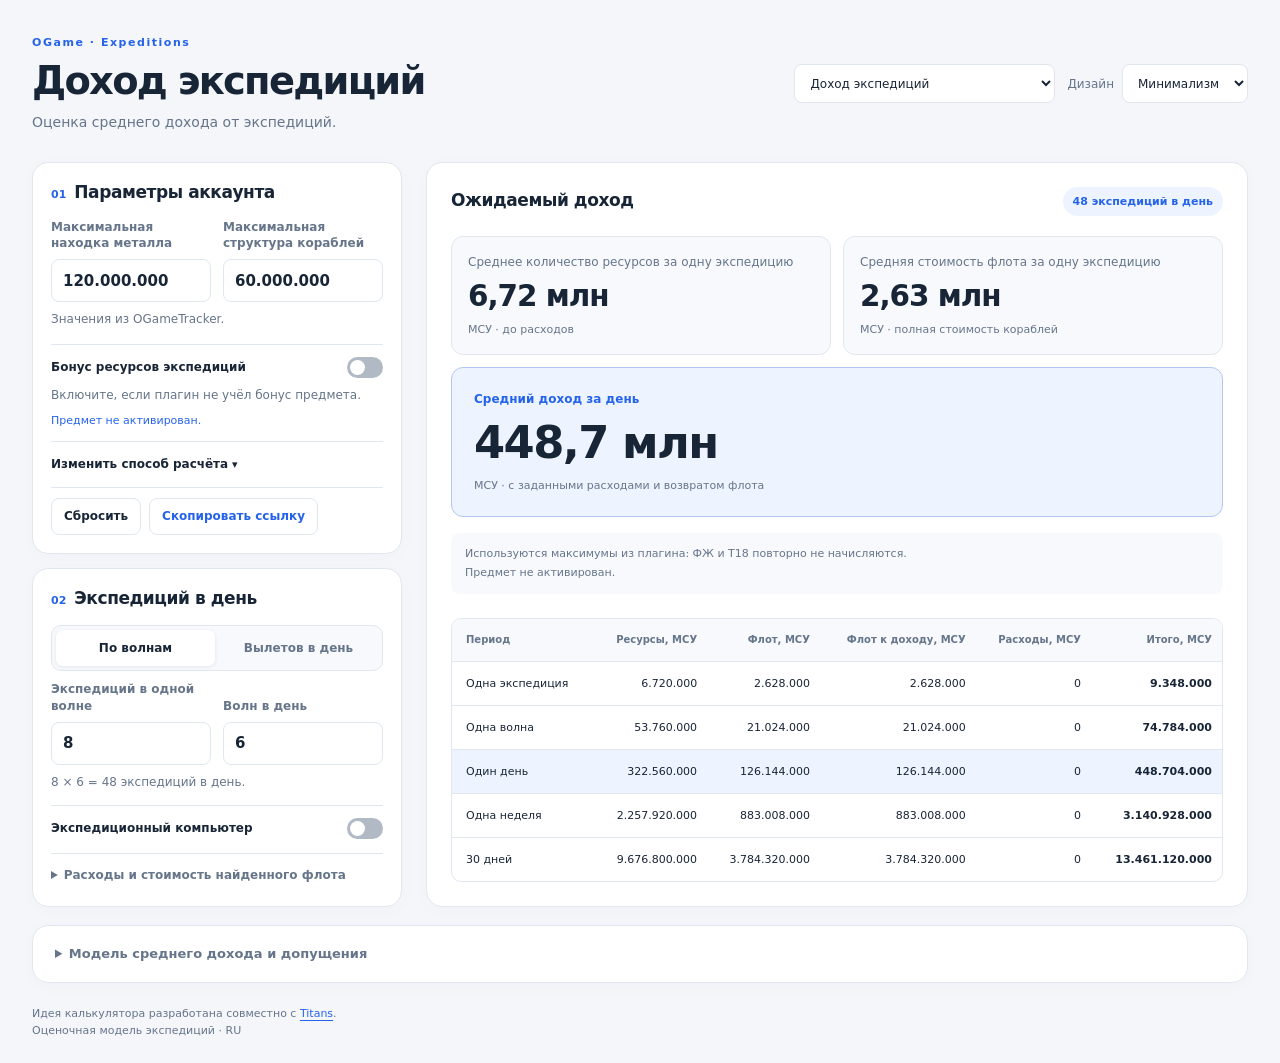
==== commit 309d99b2: "Add a simple expedition calculator with two input modes and instant income estimates" ====
--- a/index.html
+++ b/index.html
@@ -1,6 +1,6 @@
 <!doctype html>
-<html lang="ru" data-theme="minimal"><head><meta charset="utf-8"><meta name="viewport" content="width=device-width,initial-scale=1"><title>Доход экспедиций — OGame</title><meta name="description" content="Средние награды экспедиций OGame: ресурсы, флот, доход за день, топливо и потери."><link rel="stylesheet" href="styles.css?v=15"><script defer src="expeditions-core.js?v=10"></script><script defer src="expeditions.js?v=14"></script></head>
-<body><main class="shell"><header class="hero"><div><p class="eyebrow">OGame · Expeditions</p><h1>Доход экспедиций</h1><p class="lede">Оценка среднего дохода от экспедиций.</p></div><nav class="header-actions"><select id="calculatorSelect" class="calculator-picker" aria-label="Калькулятор"><option value="https://zikunow.github.io/ogame-orion-rewards-calculator/">Награды Ориона</option><option value="./" selected>Доход экспедиций</option><option value="https://zikunow.github.io/ogame-orion-rewards-calculator/ias_for-dummies/">Простой калькулятор Ориона</option><option value="https://zikunow.github.io/ogame-orion-upgrade-planner/">Планировщик улучшений</option></select><label class="theme-control">Дизайн <select id="theme"><option value="minimal">Минимализм</option><option value="cosmic">Космос</option></select></label></nav></header>
+<html lang="ru" data-theme="minimal"><head><meta charset="utf-8"><meta name="viewport" content="width=device-width,initial-scale=1"><title>Доход экспедиций — OGame</title><meta name="description" content="Средние награды экспедиций OGame: ресурсы, флот, доход за день, топливо и потери."><link rel="stylesheet" href="styles.css?v=16"><script defer src="expeditions-core.js?v=10"></script><script defer src="expeditions.js?v=14"></script></head>
+<body><main class="shell"><header class="hero"><div><p class="eyebrow">OGame · Expeditions</p><h1>Доход экспедиций</h1><p class="lede">Оценка среднего дохода от экспедиций.</p></div><nav class="header-actions"><select id="calculatorSelect" class="calculator-picker" aria-label="Калькулятор"><option value="https://zikunow.github.io/ogame-orion-rewards-calculator/">Награды Ориона</option><option value="./" selected>Доход экспедиций</option><option value="simple/">Простой калькулятор экспедиций</option><option value="https://zikunow.github.io/ogame-orion-rewards-calculator/ias_for-dummies/">Простой калькулятор Ориона</option><option value="https://zikunow.github.io/ogame-orion-upgrade-planner/">Планировщик улучшений</option></select><label class="theme-control">Дизайн <select id="theme"><option value="minimal">Минимализм</option><option value="cosmic">Космос</option></select></label></nav></header>
 <div class="calculator-layout"><form id="settings" novalidate><section class="panel account-panel"><h2>Параметры аккаунта</h2>
 
 <div class="field-grid" id="automaticFields"></div><div class="field-grid" id="gameFields"></div>
--- a/styles.css
+++ b/styles.css
@@ -18,6 +18,6 @@
 
 .bonus-status.inactive{color:var(--accent);font-weight:400}
 
-/* Compact settings, with matching desktop column edges. */
+/* Compact settings; reports keep their natural height as controls expand. */
 #settings .panel{padding:18px}#settings .field-grid{margin-top:14px;gap:12px}#settings .booster-panel{margin-top:14px;padding-top:12px}#settings .note{margin-top:8px}#settings .bonus-status{margin-top:6px}#settings .method-picker{margin-top:12px;padding-top:10px}#settings .exp-actions{margin-top:10px;padding-top:10px}#settings .flight-mode{margin:14px 0 10px}#settings .flight-mode+.field-grid{margin-top:10px}#settings .field-grid label>span{min-height:0}#settings #dailyFlightSummary{margin-bottom:0}#settings .computer-panel{margin-top:12px;padding-top:12px}#settings .flight-panel>details{margin-top:14px!important;padding-top:12px}
-@media(min-width:861px){.calculator-layout{align-items:stretch}#settings{display:flex;flex-direction:column;gap:14px}#settings>.panel{margin:0}#settings>.flight-panel{flex:1}.results-column{display:flex;flex-direction:column}#results{display:flex;flex:1}#results>.daily-panel{flex:1;margin:0;display:flex;flex-direction:column}#results .table-wrap{margin-top:auto;padding-top:0}#results .applied-bonuses{margin-bottom:24px}.model-panel{margin-top:18px}}
+@media(min-width:861px){.calculator-layout{align-items:start}#settings{display:flex;flex-direction:column;gap:14px;align-self:stretch}#settings>.panel{margin:0}#settings>.flight-panel{flex:1}.results-column{align-self:start}#results>.daily-panel{margin:0}.model-panel{margin-top:18px}}
